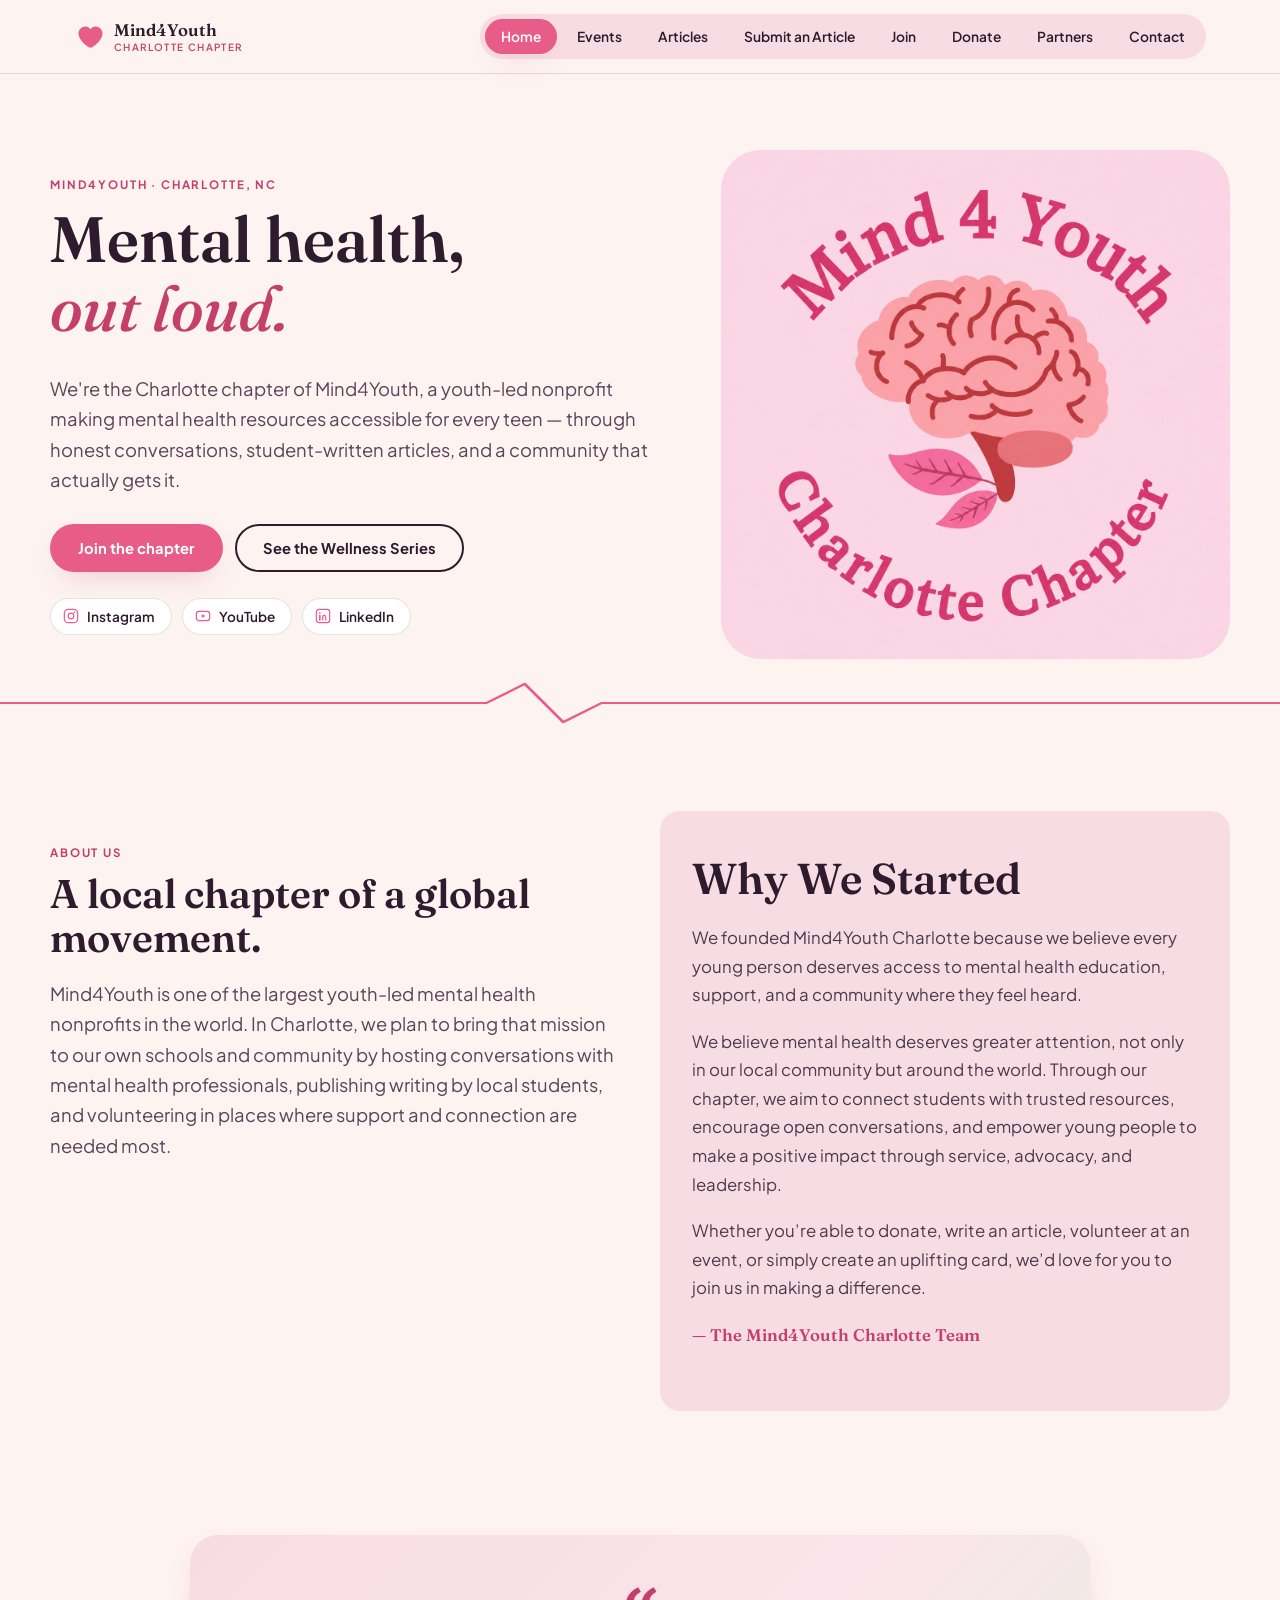
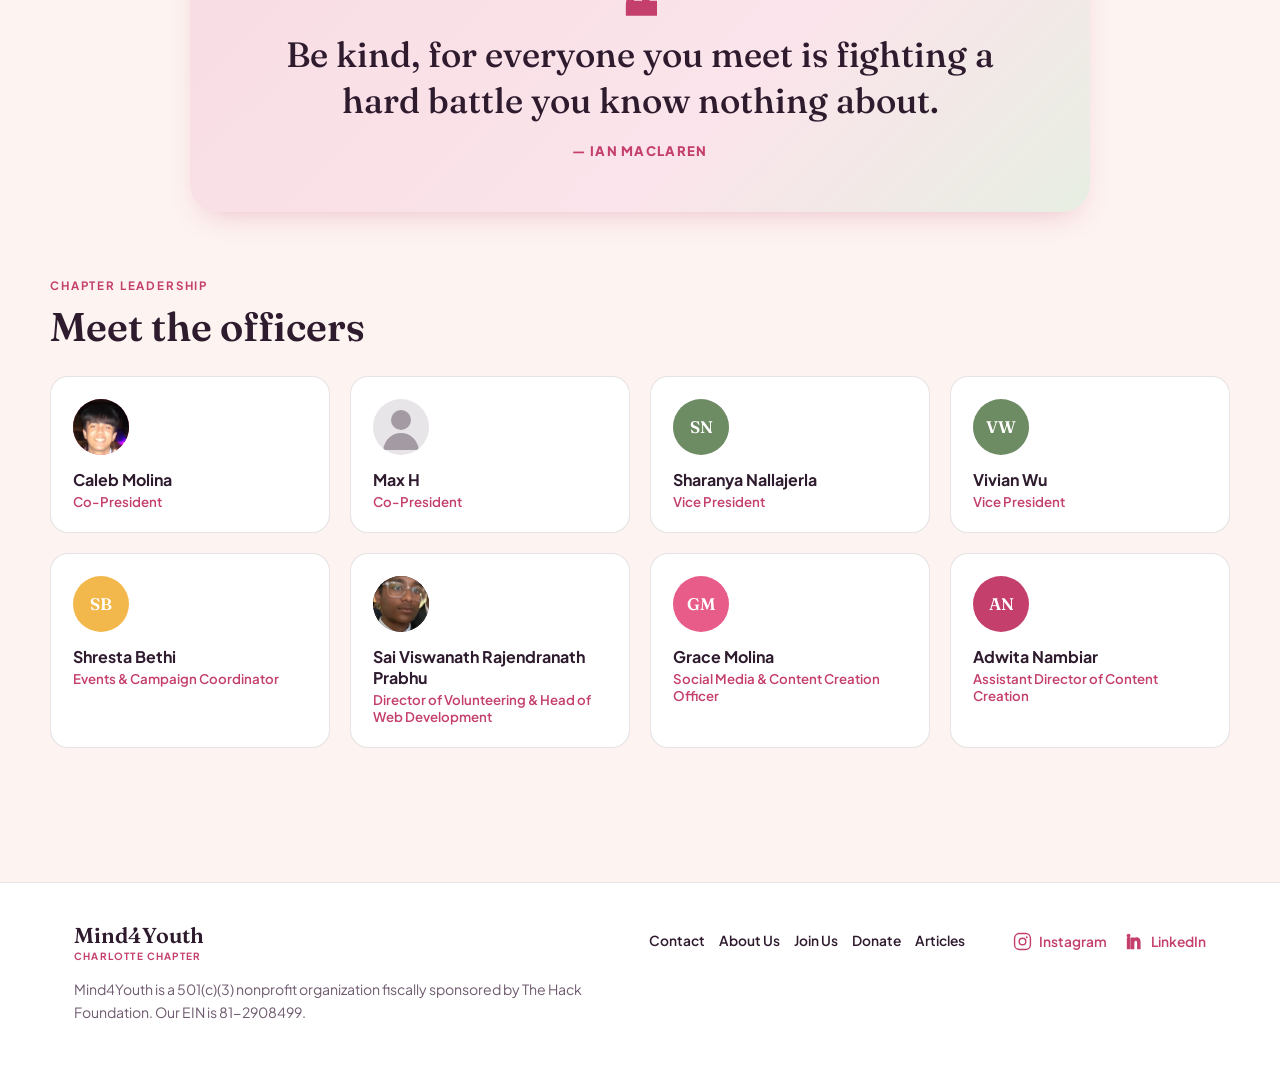
==== index.html @ 6f96d8af "Add files via upload" ====
<!DOCTYPE html>
<html lang="en">
<head>
<meta charset="UTF-8">
<meta name="viewport" content="width=device-width, initial-scale=1.0">
<title>Mind4Youth — Charlotte Chapter</title>
<link rel="preconnect" href="https://fonts.googleapis.com">
<link rel="preconnect" href="https://fonts.gstatic.com" crossorigin>
<link href="https://fonts.googleapis.com/css2?family=Fraunces:ital,opsz,wght@0,9..144,300;0,9..144,500;0,9..144,600;0,9..144,700;1,9..144,500;1,9..144,600&family=Plus+Jakarta+Sans:wght@400;500;600;700;800&display=swap" rel="stylesheet">
<link rel="stylesheet" href="css/styles.css">
</head>
<body>

<header class="topbar">
  <div class="topbar-inner">
    <a href="index.html" class="brand">
      <svg width="30" height="30" viewBox="0 0 30 30" fill="none"><path d="M15 25.5s-10.5-6.4-10.5-13.9C4.5 7.4 7.8 4.5 11.3 4.5c2.3 0 4.2 1.2 5.2 3 1-1.8 2.9-3 5.2-3 3.5 0 6.8 2.9 6.8 7.1 0 7.5-10.5 13.9-10.5 13.9z" fill="#E85C8A"/></svg>
      <span>Mind4Youth<span class="sub">Charlotte Chapter</span></span>
    </a>
    <button class="nav-toggle" id="navToggle" aria-label="Toggle menu" aria-expanded="false">
      <svg width="20" height="20" viewBox="0 0 20 20" fill="none"><path d="M2 5h16M2 10h16M2 15h16" stroke="#2E1B2E" stroke-width="1.8" stroke-linecap="round"/></svg>
    </button>
    <nav class="pillnav" id="pillnav">
      <a href="index.html" class="active">Home</a>
      <a href="events.html">Events</a>
      <a href="articles.html">Articles</a>
      <a href="submit.html">Submit an Article</a>
      <a href="join.html">Join</a>
      <a href="donate.html">Donate</a>
      <a href="partners.html">Partners</a>
      <a href="contact.html">Contact</a>
    </nav>
  </div>
</header>

<main>
<section class="page active" id="page-home">
<div class="hero wrap">
    <div class="hero-grid">
      <div>
        <p class="eyebrow">Mind4Youth · Charlotte, NC</p>
        <h1>Mental health,<br><em>out loud.</em></h1>
        <p class="lede">We're the Charlotte chapter of Mind4Youth, a youth-led nonprofit making mental health resources accessible for every teen — through honest conversations, student-written articles, and a community that actually gets it.</p>
        <div class="hero-actions">
          <a class="btn btn-primary" href="join.html">Join the chapter</a>
          <a class="btn btn-ghost" href="events.html">See the Wellness Series</a>
        </div>
        <div class="social-row">
          <a class="social-chip" href="https://www.instagram.com/mind4youth.charlottenc/" target="_blank" rel="noopener">
            <svg width="16" height="16" viewBox="0 0 24 24" fill="none"><rect x="2" y="2" width="20" height="20" rx="6" stroke="#E85C8A" stroke-width="1.8"/><circle cx="12" cy="12" r="4.2" stroke="#E85C8A" stroke-width="1.8"/><circle cx="17.4" cy="6.6" r="1.2" fill="#E85C8A"/></svg>
            Instagram
          </a>
          <a class="social-chip" href="https://www.youtube.com/@Mind4YouthCharlotte" target="_blank" rel="noopener">
            <svg width="16" height="16" viewBox="0 0 24 24" fill="none"><rect x="2" y="5" width="20" height="14" rx="4" stroke="#E85C8A" stroke-width="1.8"/><path d="M10 9.5l6 2.5-6 2.5v-5z" fill="#E85C8A"/></svg>
            YouTube
          </a>
          <a class="social-chip" href="https://www.linkedin.com/company/mind4youth-charlotte-chapter/" target="_blank" rel="noopener">
            <svg width="16" height="16" viewBox="0 0 24 24" fill="none"><rect x="2" y="2" width="20" height="20" rx="4" stroke="#E85C8A" stroke-width="1.8"/><circle cx="7.2" cy="7.5" r="1.3" fill="#E85C8A"/><path d="M7.2 11v7M11.5 18v-4.2c0-1.6 1-2.6 2.4-2.6s2.1 1 2.1 2.6V18" stroke="#E85C8A" stroke-width="1.8" stroke-linecap="round"/><path d="M7.2 11v7" stroke="#E85C8A" stroke-width="1.8" stroke-linecap="round"/></svg>
            LinkedIn
          </a>
        </div>
      </div>
      <div class="hero-art">
        <img src="assets/mind4youth-charlotte-logo.png" alt="Mind4Youth Charlotte Chapter logo">
      </div>
    </div>
  </div>

  <div class="pulse-divider" data-pulse><svg viewBox="0 0 1000 60" preserveAspectRatio="none"><path class="pulse-path" d="M0 30 H380 L410 8 L440 52 L470 30 H1000"/></svg></div>

  <div class="block wrap" id="about">
    <div class="grid-2" style="align-items:start; gap:40px;">
      <div class="about-intro">
        <p class="eyebrow">About us</p>
        <h2>A local chapter of a global movement.</h2>
        <p class="lede">Mind4Youth is one of the largest youth-led mental health nonprofits in the world. In Charlotte, we plan to bring that mission to our own schools and community by hosting conversations with mental health professionals, publishing writing by local students, and volunteering in places where support and connection are needed most.</p>
      </div>
      <div class="about-card card why-started">
        <h3>Why We Started</h3>
        <p>We founded Mind4Youth Charlotte because we believe every young person deserves access to mental health education, support, and a community where they feel heard.</p>
        <p>We believe mental health deserves greater attention, not only in our local community but around the world. Through our chapter, we aim to connect students with trusted resources, encourage open conversations, and empower young people to make a positive impact through service, advocacy, and leadership.</p>
        <p>Whether you’re able to donate, write an article, volunteer at an event, or simply create an uplifting card, we’d love for you to join us in making a difference.</p>
        <p class="why-started-signature">— The Mind4Youth Charlotte Team</p>
      </div>
    </div>
  </div>

  <section class="quote-section wrap" aria-label="Mind4Youth reflection">
    <blockquote class="kindness-quote">
      <svg aria-hidden="true" viewBox="0 0 48 40" fill="none"><path d="M4 40V25.7C4 13.8 10.4 5.2 21.4 0l3.8 6.3c-6.4 3.5-9.7 7.7-9.8 12.7h10.9V40H4Zm22 0V25.7C26 13.8 32.4 5.2 43.4 0l3.8 6.3c-6.4 3.5-9.7 7.7-9.8 12.7h10.9V40H26Z" fill="currentColor"/></svg>
      <p>Be kind, for everyone you meet is fighting a hard battle you know nothing about.</p>
      <cite>— Ian Maclaren</cite>
    </blockquote>
  </section>

  <div class="block wrap" id="team">
    <p class="eyebrow">Chapter leadership</p>
    <h2 style="margin-bottom:28px;">Meet the officers</h2>
    <div class="grid-4" id="officerGrid"></div>
  </div>
</section>
</main>

<footer class="site-footer">
  <div class="wrap footer-grid">
    <div class="footer-about"><a class="footer-brand" href="index.html">Mind4Youth <span>Charlotte Chapter</span></a><p>Mind4Youth is a 501(c)(3) nonprofit organization fiscally sponsored by The Hack Foundation. Our EIN is 81-2908499.</p></div>
    <div class="footer-links"><a href="contact.html">Contact</a><a href="index.html#about">About Us</a><a href="join.html">Join Us</a><a href="donate.html">Donate</a><a href="articles.html">Articles</a></div>
    <div class="footer-social"><a href="https://www.instagram.com/mind4youth.charlottenc/" target="_blank" rel="noopener"><svg aria-hidden="true" viewBox="0 0 24 24" fill="none"><rect x="2" y="2" width="20" height="20" rx="6"/><circle cx="12" cy="12" r="4.2"/><circle cx="17.4" cy="6.6" r="1.2" fill="currentColor" stroke="none"/></svg>Instagram</a><a href="https://www.linkedin.com/company/mind4youth-charlotte-chapter/" target="_blank" rel="noopener"><svg aria-hidden="true" viewBox="0 0 24 24" fill="currentColor"><path d="M4.5 3A1.5 1.5 0 1 0 4.5 6a1.5 1.5 0 0 0 0-3ZM3.2 8h2.6v13H3.2zM8 8h2.5v1.8h.1c.5-1.1 1.8-2.2 3.8-2.2 2.8 0 4.4 1.8 4.4 5.2V21h-2.6v-7.8c0-2-.8-3.2-2.4-3.2-1.8 0-2.9 1.2-2.9 3.5V21H8z"/></svg>LinkedIn</a></div>
  </div>
</footer>

<script src="js/script.js" defer></script>
</body>
</html>
---- css/styles.css ----
:root{
    --pink:#E85C8A;
    --pink-deep:#C43F6C;
    --pink-pale:#FBE4EB;
    --plum:#2E1B2E;
    --cream:#FDF3F0;
    --rose:#F8DCE3;
    --sage:#6E8C64;
    --sage-pale:#E7EEE2;
    --gold:#F2B84B;
    --white:#FFFFFF;
    --line:rgba(46,27,46,0.12);
    --shadow: 0 12px 30px -14px rgba(196,63,108,0.35);
    --radius: 20px;
    --serif: 'Fraunces', serif;
    --sans: 'Plus Jakarta Sans', sans-serif;
  }
  *{box-sizing:border-box;}
  html{scroll-behavior:smooth;}
  @media (prefers-reduced-motion: reduce){
    html{scroll-behavior:auto;}
    *{animation-duration:0.001ms !important; animation-iteration-count:1 !important; transition-duration:0.001ms !important;}
  }
  body{
    margin:0;
    font-family:var(--sans);
    color:var(--plum);
    background:var(--cream);
    -webkit-font-smoothing:antialiased;
  }
  a{color:inherit;}
  img{max-width:100%;display:block;}
  button{font-family:inherit;}

  .visually-hidden{
    position:absolute; width:1px; height:1px; padding:0; margin:-1px;
    overflow:hidden; clip:rect(0,0,0,0); white-space:nowrap; border:0;
  }

  /* ---------- Focus ---------- */
  a:focus-visible, button:focus-visible, input:focus-visible, textarea:focus-visible, select:focus-visible{
    outline:3px solid var(--gold);
    outline-offset:2px;
    border-radius:6px;
  }

  /* ---------- Top bar ---------- */
  header.topbar{
    position:sticky; top:0; z-index:50;
    background:rgba(253,243,240,0.88);
    backdrop-filter:blur(10px);
    border-bottom:1px solid var(--line);
  }
  .topbar-inner{
    max-width:1180px; margin:0 auto;
    display:flex; align-items:center; justify-content:space-between;
    padding:14px 24px;
    gap:16px;
  }
  .brand{
    display:flex; align-items:center; gap:10px;
    text-decoration:none;
    font-family:var(--serif); font-weight:600; font-size:1.05rem;
    color:var(--plum);
  }
  .brand svg{flex-shrink:0;}
  .brand .sub{
    display:block; font-family:var(--sans); font-weight:600;
    font-size:0.62rem; letter-spacing:0.14em; text-transform:uppercase;
    color:var(--pink-deep); margin-top:1px;
  }
  nav.pillnav{
    display:flex; gap:4px; background:var(--rose);
    padding:5px; border-radius:999px; flex-wrap:wrap;
  }
  nav.pillnav a{
    border:none; background:transparent; cursor:pointer;
    padding:9px 16px; border-radius:999px;
    font-size:0.86rem; font-weight:600; color:var(--plum);
    transition:background .18s ease, color .18s ease;
    white-space:nowrap;
    text-decoration:none; display:inline-block;
  }
  nav.pillnav a:hover{background:rgba(255,255,255,0.6);}
  nav.pillnav a.active{background:var(--pink); color:#fff; box-shadow:var(--shadow);}
  .nav-toggle{
    display:none; border:none; background:var(--rose); border-radius:12px;
    width:42px; height:42px; cursor:pointer; align-items:center; justify-content:center;
  }

  @media (max-width:880px){
    nav.pillnav{
      display:none; position:absolute; top:64px; left:16px; right:16px;
      flex-direction:column; background:var(--white); box-shadow:var(--shadow);
      border-radius:16px; padding:10px;
    }
    nav.pillnav.open{display:flex;}
    nav.pillnav button{text-align:left;}
    .nav-toggle{display:flex;}
  }

  /* ---------- Layout helpers ---------- */
  .wrap{max-width:1180px; margin:0 auto; padding:0 24px;}
  section.page{display:none;}
  section.page.active{display:block;}
  .eyebrow{
    font-size:0.72rem; font-weight:700; letter-spacing:0.16em; text-transform:uppercase;
    color:var(--pink-deep); margin:0 0 10px;
  }
  h1,h2,h3{font-family:var(--serif); margin:0 0 0.5em; line-height:1.08; font-weight:600;}
  h1{font-size:clamp(2.4rem,5vw,4rem); font-weight:600;}
  h2{font-size:clamp(1.7rem,3.2vw,2.5rem);}
  h3{font-size:1.25rem;}
  p{line-height:1.65; color:#4B3A4B;}
  .lede{font-size:1.15rem; color:#5A445A; max-width:60ch;}

  .btn{
    display:inline-flex; align-items:center; gap:8px;
    padding:13px 26px; border-radius:999px; font-weight:700; font-size:0.92rem;
    text-decoration:none; border:2px solid transparent; cursor:pointer;
    transition:transform .15s ease, box-shadow .15s ease, background .15s ease;
  }
  .btn-primary{background:var(--pink); color:#fff; box-shadow:var(--shadow);}
  .btn-primary:hover{background:var(--pink-deep); transform:translateY(-2px);}
  .btn-ghost{background:transparent; border-color:var(--plum); color:var(--plum);}
  .btn-ghost:hover{background:var(--plum); color:#fff;}

  /* ---------- Heartbeat divider (signature element) ---------- */
  .pulse-divider{width:100%; height:52px; margin:8px 0 0; overflow:hidden;}
  .pulse-divider svg{width:100%; height:100%; display:block;}
  .pulse-path{
    fill:none; stroke:var(--pink); stroke-width:2.5; stroke-linecap:round; stroke-linejoin:round;
    stroke-dasharray:1400; stroke-dashoffset:1400;
    transition:stroke-dashoffset 1.4s ease;
  }
  .pulse-divider.in-view .pulse-path{stroke-dashoffset:0;}

  .quote-section{padding-top:42px;}
  .kindness-quote{
    max-width:900px; margin:0 auto; padding:clamp(28px,5vw,52px); border-radius:28px;
    background:linear-gradient(135deg,var(--rose),var(--pink-pale) 60%,var(--sage-pale)); text-align:center;
    box-shadow:var(--shadow);
  }
  .kindness-quote svg{width:34px; height:29px; color:var(--pink-deep); margin-bottom:12px;}
  .kindness-quote p{max-width:720px; margin:0 auto 15px; font-family:var(--serif); font-size:clamp(1.45rem,3vw,2.2rem); font-weight:500; line-height:1.3; color:var(--plum);}
  .kindness-quote cite{font-size:.82rem; font-style:normal; font-weight:800; letter-spacing:.1em; text-transform:uppercase; color:var(--pink-deep);}

  /* ---------- Hero ---------- */
  .hero{padding:76px 0 10px;}
  .hero-grid{
    display:grid; grid-template-columns:1.1fr 0.9fr; gap:48px; align-items:center;
  }
  @media (max-width:880px){.hero-grid{grid-template-columns:1fr;}}
  .hero h1 em{
    font-style:italic; color:var(--pink-deep); font-weight:500;
  }
  .hero-actions{display:flex; gap:12px; flex-wrap:wrap; margin-top:28px;}
  .hero-art{
    aspect-ratio:1/1; border-radius:40px;
    display:flex; align-items:center; justify-content:center; position:relative; overflow:hidden;
  }
  .hero-art img{width:100%; height:100%; object-fit:cover;}

  .social-row{display:flex; gap:10px; margin-top:26px; flex-wrap:wrap;}
  .social-chip{
    display:flex; align-items:center; gap:8px; padding:9px 16px 9px 12px;
    background:var(--white); border:1.5px solid var(--line); border-radius:999px;
    text-decoration:none; font-weight:600; font-size:0.85rem; color:var(--plum);
    transition:border-color .15s ease, transform .15s ease;
  }
  .social-chip:hover{border-color:var(--pink); transform:translateY(-1px);}

  /* ---------- Sections generic ---------- */
  .block{padding:64px 0;}
  .block-tight{padding:44px 0;}
  .card{
    background:var(--white); border-radius:var(--radius); padding:28px;
    border:1px solid var(--line);
  }
  .grid-2{display:grid; grid-template-columns:1fr 1fr; gap:24px;}
  .grid-3{display:grid; grid-template-columns:repeat(3,1fr); gap:20px;}
  .grid-4{display:grid; grid-template-columns:repeat(4,1fr); gap:20px;}
  @media (max-width:880px){
    .grid-2{grid-template-columns:1fr;}
    .grid-3{grid-template-columns:1fr 1fr;}
    .grid-4{grid-template-columns:1fr 1fr;}
  }
  @media (max-width:560px){
    .grid-3{grid-template-columns:1fr;}
    .grid-4{grid-template-columns:1fr;}
  }

  /* About */
  #about{padding:82px 0;}
  .about-intro{padding-top:32px;}
  .about-card{background:var(--rose); border:none;}
  .why-started{min-height:600px; padding:32px; display:flex; flex-direction:column; justify-content:center;}
  .why-started h3{margin-bottom:22px; font-size:clamp(2.2rem,3.4vw,2.7rem);}
  .why-started p:not(.eyebrow){margin:0 0 18px; font-size:1.05rem; line-height:1.7;}
  .why-started .why-started-signature{margin:22px 0 0; font-family:var(--serif); font-size:1.12rem; font-weight:600; color:var(--pink-deep);}
  @media (max-width:880px){.about-intro{padding-top:0;}.why-started{min-height:0;}}
  .pillar{
    display:flex; gap:14px; padding:16px 0; border-top:1px solid var(--line);
  }
  .pillar:first-child{border-top:none;}
  .pillar .mark{
    font-family:var(--serif); font-weight:600; color:var(--pink-deep); font-size:1.1rem; flex-shrink:0; width:28px;
  }

  /* Officers */
  .officer{
    background:var(--white); border:1px solid var(--line); border-radius:18px;
    padding:22px; text-align:left;
  }
  .avatar{
    width:56px; height:56px; border-radius:50%; display:flex; align-items:center; justify-content:center;
    font-family:var(--serif); font-weight:600; color:#fff; font-size:1.05rem; margin-bottom:14px; overflow:hidden;
  }
  .avatar img{width:100%; height:100%; object-fit:cover; object-position:center 35%;}
  .avatar.default-avatar{background:#E8E5E8 !important;}
  .avatar.default-avatar svg{width:100%; height:100%;}
  .officer h4{margin:0 0 3px; font-size:1rem; font-weight:700;}
  .officer .role{color:var(--pink-deep); font-size:0.83rem; font-weight:600;}

  /* Wellness / Events */
  .wellness-card{
    background:var(--plum); color:#fff; border-radius:28px; padding:40px;
    display:grid; grid-template-columns:1fr 1fr; gap:36px; align-items:stretch;
  }
  @media (max-width:880px){.wellness-card{grid-template-columns:1fr; padding:26px;}}
  .wellness-card-copy{
    display:flex; flex-direction:column; justify-content:center; height:100%;
  }
  .wellness-card-copy .wellness-card-btn{margin-top:32px; align-self:flex-start;}
  @media (max-width:880px){.wellness-card-copy .wellness-card-btn{margin-top:24px;}}
  .wellness-card p{color:rgba(255,255,255,0.78);}
  .tag{
    display:inline-block; background:rgba(255,255,255,0.12); color:#fff;
    padding:6px 14px; border-radius:999px; font-size:0.75rem; font-weight:700;
    letter-spacing:0.04em; margin-bottom:14px;
  }
  .wellness-episode-tag{
    font-size:1.35rem; padding:10px 20px; margin-bottom:18px;
    letter-spacing:0.02em; line-height:1.3;
  }
  .video-frame{
    position:relative; width:100%; aspect-ratio:16/9; border-radius:16px; overflow:hidden;
    box-shadow:0 20px 40px -12px rgba(0,0,0,0.5);
  }
  .video-frame iframe{width:100%; height:100%; border:0; display:block;}
  .video-play{
    position:absolute; inset:0; width:100%; height:100%; padding:0; border:0;
    background:#000; cursor:pointer;
  }
  .video-play img{width:100%; height:100%; object-fit:cover; display:block; opacity:0.92;}
  .video-play::after{
    content:""; position:absolute; inset:0; margin:auto; width:68px; height:48px;
    background:url("data:image/svg+xml,%3Csvg xmlns='http://www.w3.org/2000/svg' viewBox='0 0 68 48'%3E%3Cpath fill='%23f00' d='M66.5 7.7a8.5 8.5 0 0 0-6-6C55.9 0 34 0 34 0S12.1 0 7.5 1.7a8.5 8.5 0 0 0-6 6C0 12.3 0 24 0 24s0 11.7 1.5 16.3a8.5 8.5 0 0 0 6 6C12.1 48 34 48 34 48s21.9 0 26.5-1.7a8.5 8.5 0 0 0 6-6C68 35.7 68 24 68 24s0-11.7-1.5-16.3z'/%3E%3Cpath fill='%23fff' d='M27 34V14l18 10-18 10z'/%3E%3C/svg%3E") center/contain no-repeat;
  }

  .event-placeholder{
    border:2px dashed var(--line); border-radius:20px; padding:36px; text-align:center; color:#7a637a;
  }

  /* Articles */
  .article-card{border:1px solid var(--line); border-radius:18px; padding:22px; background:var(--white);}
  .article-card .tag-sm{
    font-size:0.7rem; font-weight:700; text-transform:uppercase; letter-spacing:0.08em;
    color:var(--sage); background:var(--sage-pale); padding:4px 10px; border-radius:999px; display:inline-block; margin-bottom:12px;
  }
  .sample-flag{
    font-size:0.75rem; color:#8a748a; font-style:italic; margin-top:10px;
  }
  .articles-coming-soon{
    display:grid; grid-template-columns:minmax(0,1.25fr) minmax(220px,.75fr); gap:36px; align-items:center;
    padding:clamp(28px,5vw,56px); border:1px solid var(--line); border-radius:28px;
    background:linear-gradient(135deg,var(--white) 0%,var(--rose) 100%); box-shadow:var(--shadow);
  }
  .articles-coming-soon h2{max-width:620px; margin:14px 0;}
  .articles-coming-soon .lede{margin:0 0 26px;}
  .coming-soon-tag{display:inline-block; padding:7px 12px; border-radius:999px; background:var(--sage-pale); color:#3d5236; font-size:.75rem; font-weight:800; letter-spacing:.1em; text-transform:uppercase;}
  .articles-coming-soon-art{width:min(100%,260px); aspect-ratio:1; justify-self:center; display:grid; place-items:center; border-radius:50%; background:rgba(255,255,255,.58); box-shadow:inset 0 0 0 14px rgba(232,92,138,.12);}
  .articles-coming-soon-art svg{width:68%; height:68%;}
  @media (max-width:700px){.articles-coming-soon{grid-template-columns:1fr;}.articles-coming-soon-art{width:180px; grid-row:1;}}

  /* Guidelines */
  .guideline-item{display:flex; gap:12px; align-items:flex-start; padding:14px 0; border-top:1px solid var(--line);}
  .guideline-item:first-child{border-top:none;}
  .guideline-item svg{flex-shrink:0; margin-top:3px;}

  /* Forms */
  form{display:grid; gap:16px;}
  .field label{display:block; font-weight:700; font-size:0.85rem; margin-bottom:6px;}
  .field .hint{font-size:0.78rem; color:#8a748a; margin-top:4px;}
  input[type=text], input[type=email], input[type=tel], input[type=number], input[type=date], textarea, select{
    width:100%; padding:12px 14px; border-radius:12px; border:1.5px solid var(--line);
    font-family:inherit; font-size:0.95rem; background:var(--white); color:var(--plum);
  }
  textarea{resize:vertical; min-height:110px;}
  fieldset{border:none; padding:0; margin:0;}
  legend{font-weight:700; font-size:0.85rem; margin-bottom:8px; padding:0;}
  .check-grid{display:grid; grid-template-columns:1fr 1fr; gap:8px;}
  .check-row{display:flex; align-items:center; gap:8px; font-size:0.9rem;}
  .check-row input{width:auto;}
  .form-shell{background:var(--white); border-radius:24px; border:1px solid var(--line); padding:32px;}
  .confirm{
    display:none; background:var(--sage-pale); border:1px solid var(--sage); color:#3d5236;
    padding:16px 18px; border-radius:14px; font-weight:600; font-size:0.9rem; margin-top:4px;
  }
  .confirm.show{display:block;}
  .confirm-error{background:#FBE4E4; border-color:#D9534F; color:#7A2E2A;}

  /* Donate */
  .donate-hero{display:grid; grid-template-columns:minmax(0,1.2fr) minmax(260px,.8fr); gap:44px; align-items:center; padding:clamp(30px,6vw,72px); border-radius:32px; background:linear-gradient(135deg,var(--rose),var(--pink-pale) 62%,var(--sage-pale)); overflow:hidden;}
  .donate-copy h1{max-width:660px; margin-bottom:18px;}
  .donate-copy h1 em{font-style:italic; color:var(--pink-deep); font-weight:500;}
  .donate-copy .lede{margin:0 0 26px;}
  .donate-note{margin:13px 0 0; font-size:.82rem; color:#6f5b6f;}
  .donate-art{width:100%; justify-self:center; aspect-ratio:4/3; border-radius:24px; overflow:hidden; box-shadow:0 18px 36px -18px rgba(46,27,46,.45);}
  .donate-art img{width:100%; height:100%; object-fit:cover; object-position:center;}
  .donate-points{display:grid; grid-template-columns:repeat(3,1fr); gap:18px; margin-top:22px;}
  .donate-points div{padding:22px; background:var(--white); border:1px solid var(--line); border-radius:18px;}
  .donate-points strong{display:block; color:var(--pink-deep); margin-bottom:7px; font-family:var(--serif); font-size:1.1rem;}
  .donate-points span{font-size:.86rem; line-height:1.55; color:#5A445A;}
  @media (max-width:880px){.donate-hero{grid-template-columns:1fr;}.donate-art{width:220px; grid-row:1;}.donate-points{grid-template-columns:1fr;}}

  /* Action cards (image + link, e.g. Join page) */
  .action-card{
    background:var(--white); border:1px solid var(--line); border-radius:24px;
    padding:28px; display:flex; flex-direction:column; gap:14px;
  }
  .action-art{
    width:100%; aspect-ratio:10/7; border-radius:16px; overflow:hidden;
  }
  .action-card h3{margin:0;}
  .action-card p{margin:0; font-size:0.95rem;}
  .action-card .btn{align-self:flex-start; margin-top:6px;}

  /* Contact */
  .contact-row{display:flex; align-items:center; gap:12px; padding:14px 0; border-top:1px solid var(--line);}
  .contact-row:first-child{border-top:none;}
  .contact-row .ic{
    width:38px; height:38px; border-radius:10px; background:var(--rose); display:flex; align-items:center; justify-content:center; flex-shrink:0;
  }

  .site-footer{
    margin-top:70px; padding:42px 0; background:var(--white); border-top:1px solid var(--line);
  }
  .footer-grid{display:grid; grid-template-columns:minmax(0,1.5fr) auto auto; gap:48px; align-items:start;}
  .footer-brand{display:inline-flex; flex-direction:column; font-family:var(--serif); font-size:1.35rem; font-weight:600; line-height:1; color:var(--plum); text-decoration:none;}
  .footer-brand span{margin-top:5px; font-family:var(--sans); font-size:0.62rem; font-weight:700; letter-spacing:.12em; text-transform:uppercase; color:var(--pink-deep);}
  .footer-about p{max-width:560px; margin:16px 0 0; font-size:.88rem; color:#6f5b6f;}
  .footer-links,.footer-social{display:flex; flex-wrap:wrap; gap:14px; align-items:center; padding-top:7px;}
  .footer-links a,.footer-social a{color:var(--plum); text-decoration:none; font-size:.86rem; font-weight:600;}
  .footer-links a:hover,.footer-social a:hover{color:var(--pink-deep);}
  .footer-social{gap:18px;}
  .footer-social a{display:inline-flex; align-items:center; gap:7px; color:var(--pink-deep);}
  .footer-social svg{width:19px; height:19px; stroke:currentColor; stroke-width:1.8;}
  @media (max-width:880px){.footer-grid{grid-template-columns:1fr; gap:20px;}.footer-links,.footer-social{padding-top:0;}}

  /* ---------- Partners & sponsors ---------- */
  .partners-hero{min-height:430px; padding-top:clamp(56px,8vw,100px); padding-bottom:58px; display:grid; grid-template-columns:minmax(0,1.1fr) minmax(280px,.9fr); gap:50px; align-items:center;}
  .partners-hero-copy h1{margin-bottom:18px;}
  .partners-hero-copy h1 em{font-style:italic; color:var(--pink-deep); font-weight:500;}
  .partners-hero-copy .lede{margin:0;}
  .partners-hero-art{width:min(100%,390px); justify-self:center; aspect-ratio:1; position:relative; display:grid; place-items:center; border-radius:50%; background:radial-gradient(circle at 30% 28%,#fff 0 7%,transparent 7.5%),linear-gradient(145deg,var(--pink-pale),var(--rose) 58%,var(--sage-pale)); overflow:hidden; box-shadow:0 26px 55px -30px rgba(46,27,46,.42);}
  .partners-hero-art svg{width:52%; position:relative; z-index:2; filter:drop-shadow(0 10px 12px rgba(196,63,108,.22));}
  .hero-orbit{position:absolute; inset:9%; border:1.5px solid rgba(196,63,108,.24); border-radius:50%;}
  .orbit-two{inset:22% -12%; transform:rotate(-28deg); border-color:rgba(110,140,100,.35);}
  .community-dot{position:absolute; width:16px; height:16px; border-radius:50%; background:var(--gold); z-index:2; box-shadow:0 0 0 6px rgba(255,255,255,.45);}
  .dot-one{top:22%; right:18%;}.dot-two{bottom:19%; left:16%; background:var(--sage);}.dot-three{bottom:13%; right:29%; width:10px; height:10px; background:var(--pink-deep);}
  .partners-section .lede{margin-bottom:32px;}
  .partner-grid{display:grid; grid-template-columns:repeat(2,minmax(0,1fr)); gap:22px;}
  .partner-card{min-height:302px; padding:28px; background:var(--white); border:1px solid var(--line); border-radius:22px; display:flex; flex-direction:column; align-items:flex-start; transition:transform .2s ease, box-shadow .2s ease, border-color .2s ease;}
  .partner-card:hover{transform:translateY(-5px); border-color:rgba(232,92,138,.55); box-shadow:var(--shadow);}
  .partner-card h3{margin:22px 0 8px;}.partner-card p{margin:0; font-size:.94rem;}
  .partner-logo{height:64px; min-width:150px; padding:0 17px; border-radius:13px; display:inline-flex; align-items:center; justify-content:center;}
  .nami-mark{font-family:var(--sans); letter-spacing:-.07em; font-size:1.72rem; font-weight:800; line-height:.85; color:#fff; background:#2578aa;}
  .nami-mark span{font-size:.45rem; margin-left:5px; letter-spacing:.04em; align-self:flex-end; margin-bottom:17px;}
  .invite-mark{width:64px; min-width:64px; padding:0; color:var(--sage); background:var(--sage-pale);}.invite-mark svg{width:36px;}
  .text-link{margin-top:auto; padding-top:22px; color:var(--pink-deep); font-size:.88rem; font-weight:800; text-decoration:none;}.text-link:hover{text-decoration:underline;}
  .sponsors-band{background:var(--white); border-top:1px solid var(--line); border-bottom:1px solid var(--line);}
  .sponsors-band .lede{margin-bottom:34px;}
  .sponsor-tiers{display:grid; grid-template-columns:repeat(2,minmax(0,1fr)); gap:18px; max-width:780px; margin:0 auto;}
  .sponsor-tier{min-height:245px; padding:24px; border-radius:20px; position:relative; overflow:hidden; border:1px solid var(--line); background:var(--cream); transition:transform .2s ease, box-shadow .2s ease;}
  .sponsor-tier:hover{transform:translateY(-5px); box-shadow:var(--shadow);}.sponsor-tier h3{margin:14px 0 8px; font-size:1.25rem;}.sponsor-tier p{margin:0; font-size:.9rem;}
  .tier-price{display:block; margin:0 0 10px; font-family:var(--serif); font-size:1.65rem; font-weight:600; color:var(--pink-deep); line-height:1;}
  .tier-label{display:inline-block; padding:6px 10px; border-radius:999px; background:rgba(255,255,255,.7); font-size:.67rem; font-weight:800; letter-spacing:.08em; text-transform:uppercase;}.tier-icon{font-size:2.6rem; line-height:1; margin-top:21px;}
  .friend-tier{background:linear-gradient(145deg,#fff7e7,var(--cream));}.friend-tier .tier-icon{color:var(--gold);}.community-tier{background:linear-gradient(145deg,#f5efff,#fcf9ff);}.community-tier .tier-icon{color:#8065a1;}.advocate-tier{background:linear-gradient(145deg,var(--sage-pale),#f7faf5);}.advocate-tier .tier-icon{color:var(--sage);}.champion-tier{background:linear-gradient(145deg,var(--pink-pale),#fff8fa);}.champion-tier .tier-icon{color:var(--pink);}
  .sponsor-note{margin:23px 0 0; font-size:.82rem; color:#7a637a;}
  .partner-cta{display:flex; align-items:center; justify-content:space-between; gap:30px; padding:clamp(28px,5vw,52px); border-radius:28px; background:linear-gradient(135deg,var(--plum),#4b2948); color:var(--white); box-shadow:var(--shadow);}.partner-cta h2{max-width:650px; margin:0 0 14px;}.partner-cta p:not(.eyebrow){max-width:690px; margin:0; color:rgba(255,255,255,.8);}.partner-cta .eyebrow{color:#f5b3c8;}.partner-cta .hero-actions{flex-shrink:0; margin:0;}.partner-cta .btn-ghost{border-color:rgba(255,255,255,.8); color:#fff;}.partner-cta .btn-ghost:hover{background:#fff; color:var(--plum);}
  @media (max-width:880px){.partners-hero{grid-template-columns:1fr; padding-top:58px;}.partners-hero-art{grid-row:1; width:min(100%,290px);}.sponsor-tiers{grid-template-columns:1fr;}.sponsor-tier{min-height:0;}.partner-cta{flex-direction:column; align-items:flex-start;}.partner-cta .hero-actions{margin-top:0;}}
  @media (max-width:560px){.partner-grid{grid-template-columns:1fr;}.partners-hero{padding-bottom:40px;}.partner-card{min-height:0;}.partners-hero-art{width:240px;}.partner-cta{padding:28px;}}
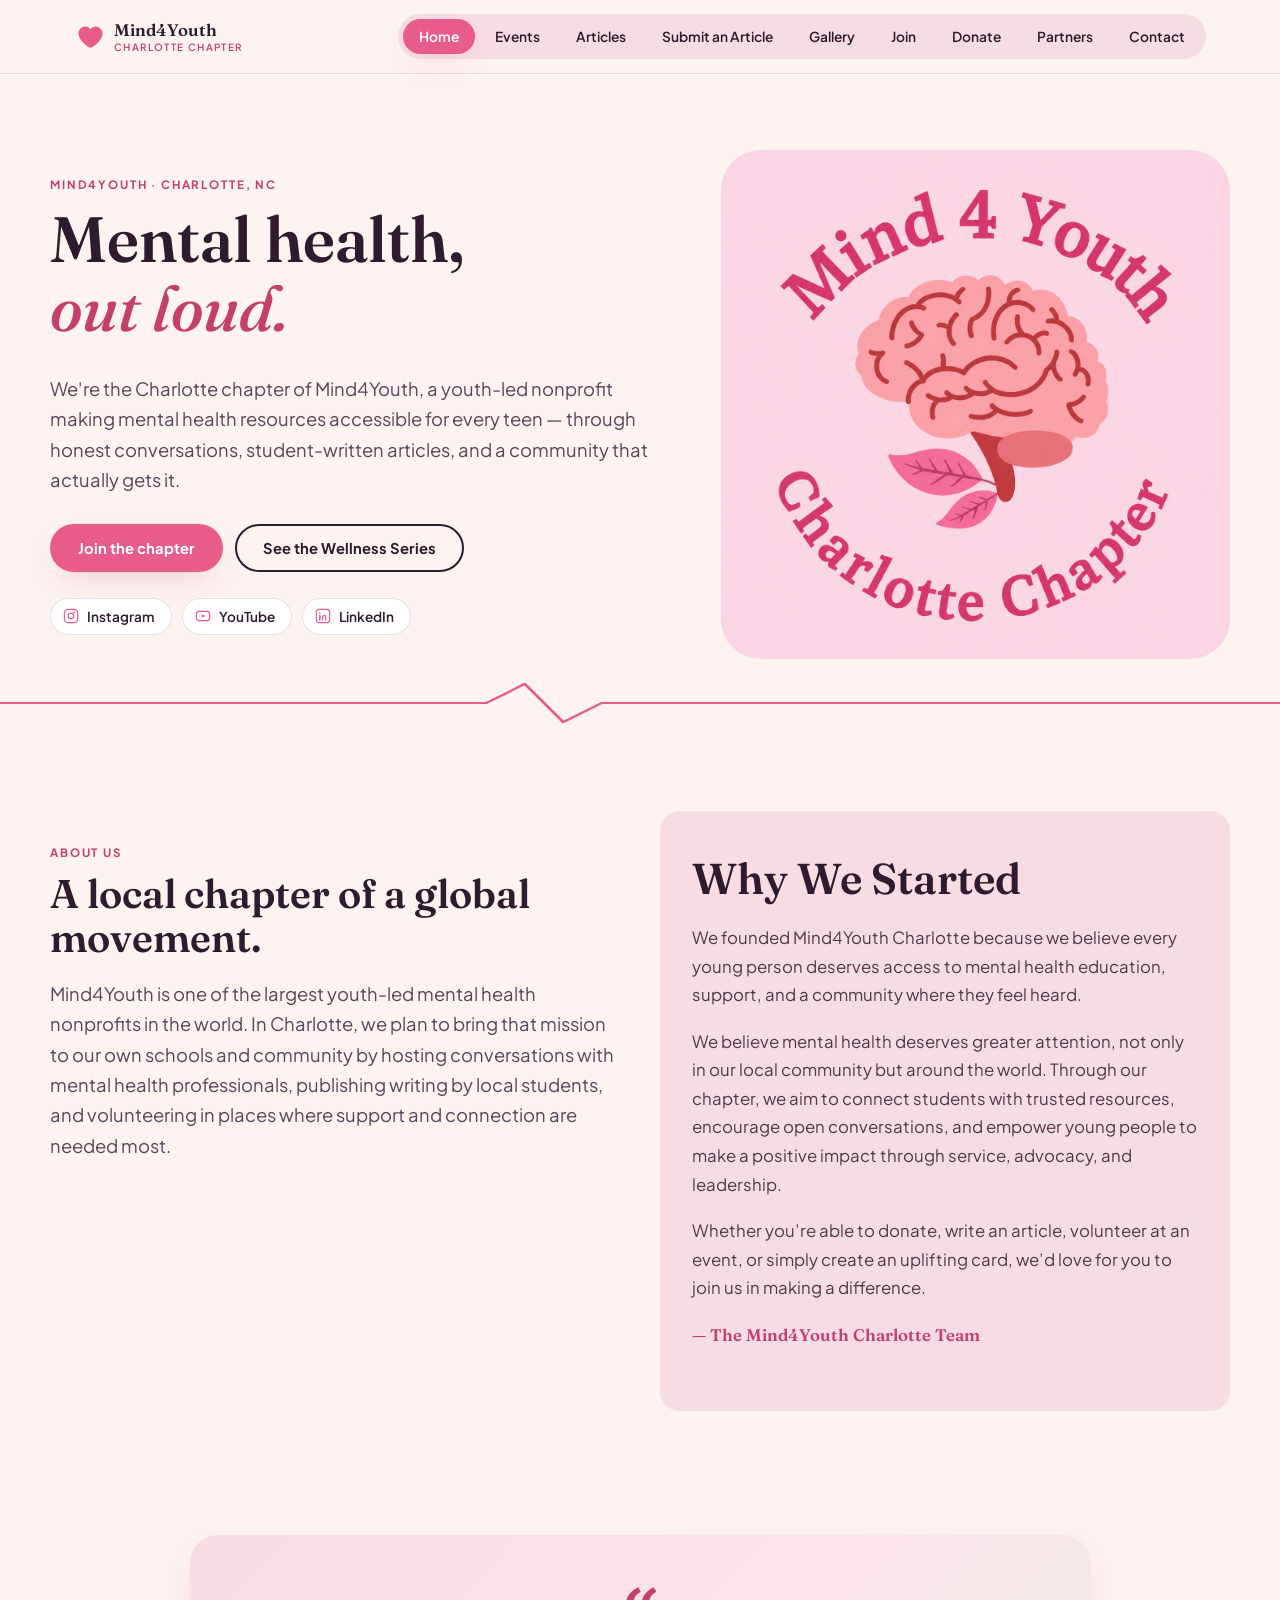
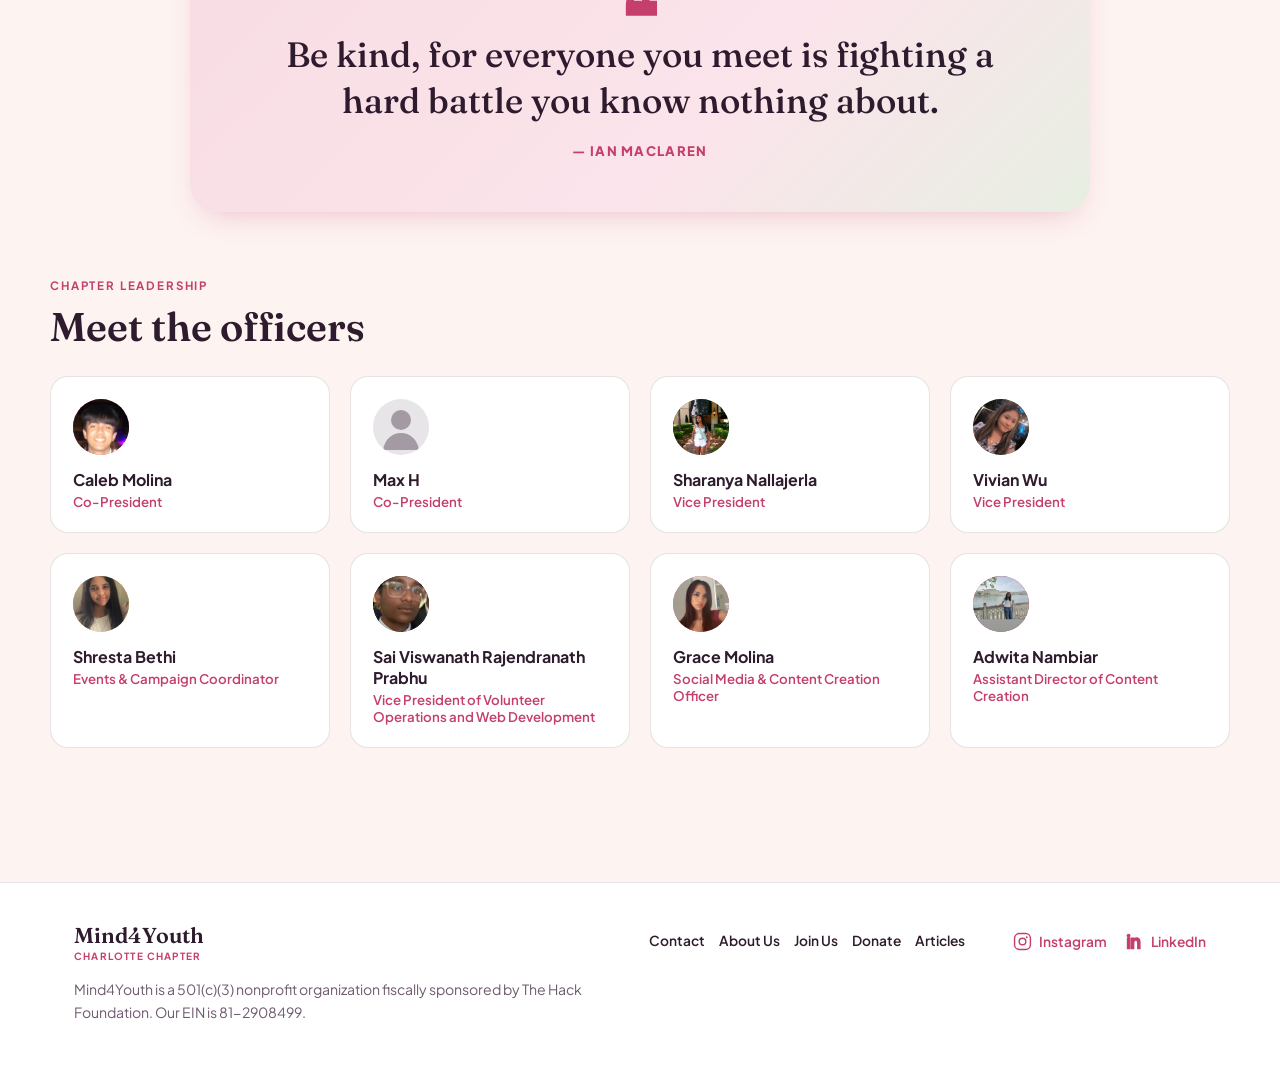
==== commit 9b19e8f8: "gallery" ====
--- a/index.html
+++ b/index.html
@@ -25,6 +25,7 @@
       <a href="events.html">Events</a>
       <a href="articles.html">Articles</a>
       <a href="submit.html">Submit an Article</a>
+      <a href="gallery.html">Gallery</a>
       <a href="join.html">Join</a>
       <a href="donate.html">Donate</a>
       <a href="partners.html">Partners</a>
--- a/css/styles.css
+++ b/css/styles.css
@@ -90,12 +90,12 @@
 
   @media (max-width:880px){
     nav.pillnav{
-      display:none; position:absolute; top:64px; left:16px; right:16px;
+      display:none; position:absolute; top:calc(100% + 8px); left:16px; right:16px;
       flex-direction:column; background:var(--white); box-shadow:var(--shadow);
       border-radius:16px; padding:10px;
     }
     nav.pillnav.open{display:flex;}
-    nav.pillnav button{text-align:left;}
+    nav.pillnav a{text-align:left;}
     .nav-toggle{display:flex;}
   }
 
@@ -186,8 +186,32 @@
     .grid-4{grid-template-columns:1fr 1fr;}
   }
   @media (max-width:560px){
+    .topbar-inner{padding:12px 16px; gap:12px;}
+    .brand{gap:8px; font-size:1rem; min-width:0;}
+    .brand .sub{font-size:0.56rem; letter-spacing:0.1em;}
+    nav.pillnav{left:12px; right:12px;}
+    .wrap{padding:0 16px;}
+    .hero{padding:48px 0 6px;}
+    .block{padding:48px 0;}
+    .block-tight{padding:32px 0;}
+    .card,.form-shell{padding:22px;}
+    .wellness-card{padding:22px; border-radius:22px;}
+    .action-card{padding:22px;}
+    .donate-hero{padding:26px 22px; border-radius:24px; gap:28px;}
+    .donate-art{width:min(100%,220px);}
+    .partner-card{padding:22px;}
+    .partner-cta{padding:24px;}
+    .check-grid{grid-template-columns:1fr;}
+    .hero-actions{margin-top:22px;}
+    .social-row{margin-top:20px;}
     .grid-3{grid-template-columns:1fr;}
     .grid-4{grid-template-columns:1fr;}
+  }
+
+  @media (max-width:360px){
+    .brand .sub{display:none;}
+    .btn{padding:12px 20px;}
+    .social-chip{padding-right:13px;}
   }
 
   /* About */
@@ -284,6 +308,14 @@
   @media (max-width:700px){.articles-coming-soon{grid-template-columns:1fr;}.articles-coming-soon-art{width:180px; grid-row:1;}}
 
   /* Guidelines */
+  .service-hours-callout{display:flex; gap:18px; align-items:center; padding:24px 28px; border:1px solid rgba(232,92,138,.36); border-radius:22px; background:linear-gradient(135deg,var(--pink-pale),#fff8fa 58%,var(--sage-pale)); box-shadow:0 14px 28px -25px rgba(46,27,46,.5);}
+  .service-hours-icon{width:48px; height:48px; flex:0 0 48px; display:grid; place-items:center; border-radius:50%; background:rgba(255,255,255,.8); font-size:1.35rem;}
+  .service-hours-callout h3,.why-contribute h3{margin:0 0 6px; font-size:1.25rem;}
+  .service-hours-callout p,.why-contribute p{margin:0; font-size:.94rem; line-height:1.6;}
+  @media (max-width:560px){.service-hours-callout{align-items:flex-start; padding:22px;}.service-hours-icon{width:42px; height:42px; flex-basis:42px; font-size:1.15rem;}.why-contribute{padding:22px;}}
+  .submission-info{display:grid; gap:20px;}
+  .why-contribute{padding:24px 28px; border-radius:22px; background:var(--pink-pale); border:1px solid rgba(232,92,138,.32);}
+  .why-contribute .authentic-writing{margin-top:14px; padding-top:14px; border-top:1px solid rgba(232,92,138,.28); font-weight:600; color:var(--pink-deep);}
   .guideline-item{display:flex; gap:12px; align-items:flex-start; padding:14px 0; border-top:1px solid var(--line);}
   .guideline-item:first-child{border-top:none;}
   .guideline-item svg{flex-shrink:0; margin-top:3px;}
@@ -292,6 +324,7 @@
   form{display:grid; gap:16px;}
   .field label{display:block; font-weight:700; font-size:0.85rem; margin-bottom:6px;}
   .field .hint{font-size:0.78rem; color:#8a748a; margin-top:4px;}
+  .submission-disclaimer{margin:0; color:#7a637a; font-size:.78rem; line-height:1.55;}
   input[type=text], input[type=email], input[type=tel], input[type=number], input[type=date], textarea, select{
     width:100%; padding:12px 14px; border-radius:12px; border:1.5px solid var(--line);
     font-family:inherit; font-size:0.95rem; background:var(--white); color:var(--plum);
@@ -309,6 +342,15 @@
   }
   .confirm.show{display:block;}
   .confirm-error{background:#FBE4E4; border-color:#D9534F; color:#7A2E2A;}
+
+  /* Gallery */
+  .gallery-intro{display:grid; grid-template-columns:minmax(0,1.15fr) minmax(230px,.65fr); gap:48px; align-items:center; margin-bottom:32px;}
+  .gallery-intro h1{margin-bottom:18px;}.gallery-intro h1 em{font-style:italic; color:var(--pink-deep); font-weight:500;}.gallery-intro .lede{margin:0;}
+  .gallery-hero-art{width:min(100%,300px); justify-self:center; aspect-ratio:1; position:relative; display:grid; place-items:center; color:var(--pink-deep); border-radius:50%; background:radial-gradient(circle at 28% 25%,#fff 0 8%,transparent 8.5%),linear-gradient(145deg,var(--pink-pale),var(--rose) 58%,var(--sage-pale)); box-shadow:0 24px 48px -28px rgba(46,27,46,.42);}
+  .gallery-hero-art::before{content:""; position:absolute; inset:12%; border:2px dashed rgba(196,63,108,.32); border-radius:45% 55% 52% 48%; transform:rotate(-13deg);}.gallery-hero-art svg{width:62%; position:relative; z-index:1;}.art-spark{position:absolute; z-index:2; font-weight:800;}.spark-one{top:19%; left:17%; color:var(--gold); font-size:1.65rem;}.spark-two{top:17%; right:18%; color:var(--pink); font-size:1.25rem;}.spark-three{right:18%; bottom:23%; color:var(--sage); font-size:.95rem;}
+  .gallery-hours{margin-bottom:24px;}.gallery-hours h2{margin:0 0 6px; font-size:1.25rem;}.gallery-guidelines{display:grid; grid-template-columns:repeat(3,1fr); gap:18px; margin:0 0 32px;}.gallery-guideline-card{min-height:194px; padding:24px; border:1px solid var(--line); border-radius:20px; background:var(--white);}.gallery-guideline-card:nth-child(2){background:#fff9e9;}.gallery-guideline-card:nth-child(3){background:var(--pink-pale);}.gallery-guideline-card > span{display:grid; width:38px; height:38px; place-items:center; margin-bottom:16px; border-radius:12px; background:rgba(255,255,255,.75); color:var(--pink-deep); font-size:1.2rem;}.gallery-guideline-card h2{margin:0 0 8px; font-size:1.15rem;}.gallery-guideline-card p{margin:0; font-size:.9rem; line-height:1.6;}.gallery-submission{align-items:start;}.gallery-copy{min-height:100%; background:linear-gradient(145deg,var(--white),#fff8fa);}.gallery-copy h2{margin-bottom:14px;}.gallery-copy p{margin:0 0 16px;}.gallery-copy .gallery-note{margin:28px 0 0; padding-top:18px; border-top:1px solid rgba(232,92,138,.28); color:var(--pink-deep); font-size:.9rem; font-weight:600;}
+  input[type=file]{width:100%; padding:10px; border:1.5px dashed rgba(232,92,138,.5); border-radius:12px; background:#fff8fa; color:var(--plum); font-family:inherit; font-size:.86rem;}.check-row{align-items:flex-start; line-height:1.5;}.check-row input{margin-top:4px;}
+  @media (max-width:880px){.gallery-intro{grid-template-columns:1fr; gap:28px;}.gallery-hero-art{grid-row:1; width:230px;}.gallery-guidelines{grid-template-columns:1fr;}.gallery-guideline-card{min-height:0;}}
 
   /* Donate */
   .donate-hero{display:grid; grid-template-columns:minmax(0,1.2fr) minmax(260px,.8fr); gap:44px; align-items:center; padding:clamp(30px,6vw,72px); border-radius:32px; background:linear-gradient(135deg,var(--rose),var(--pink-pale) 62%,var(--sage-pale)); overflow:hidden;}
@@ -375,8 +417,8 @@
   .partner-card:hover{transform:translateY(-5px); border-color:rgba(232,92,138,.55); box-shadow:var(--shadow);}
   .partner-card h3{margin:22px 0 8px;}.partner-card p{margin:0; font-size:.94rem;}
   .partner-logo{height:64px; min-width:150px; padding:0 17px; border-radius:13px; display:inline-flex; align-items:center; justify-content:center;}
-  .nami-mark{font-family:var(--sans); letter-spacing:-.07em; font-size:1.72rem; font-weight:800; line-height:.85; color:#fff; background:#2578aa;}
-  .nami-mark span{font-size:.45rem; margin-left:5px; letter-spacing:.04em; align-self:flex-end; margin-bottom:17px;}
+  .partner-logo-image{width:156px; min-width:0; height:62px; padding:6px; overflow:hidden; background:#fff; border:1px solid var(--line); border-radius:13px;}
+  .partner-logo-image img{display:block; width:100%; height:100%; object-fit:contain;}
   .invite-mark{width:64px; min-width:64px; padding:0; color:var(--sage); background:var(--sage-pale);}.invite-mark svg{width:36px;}
   .text-link{margin-top:auto; padding-top:22px; color:var(--pink-deep); font-size:.88rem; font-weight:800; text-decoration:none;}.text-link:hover{text-decoration:underline;}
   .sponsors-band{background:var(--white); border-top:1px solid var(--line); border-bottom:1px solid var(--line);}
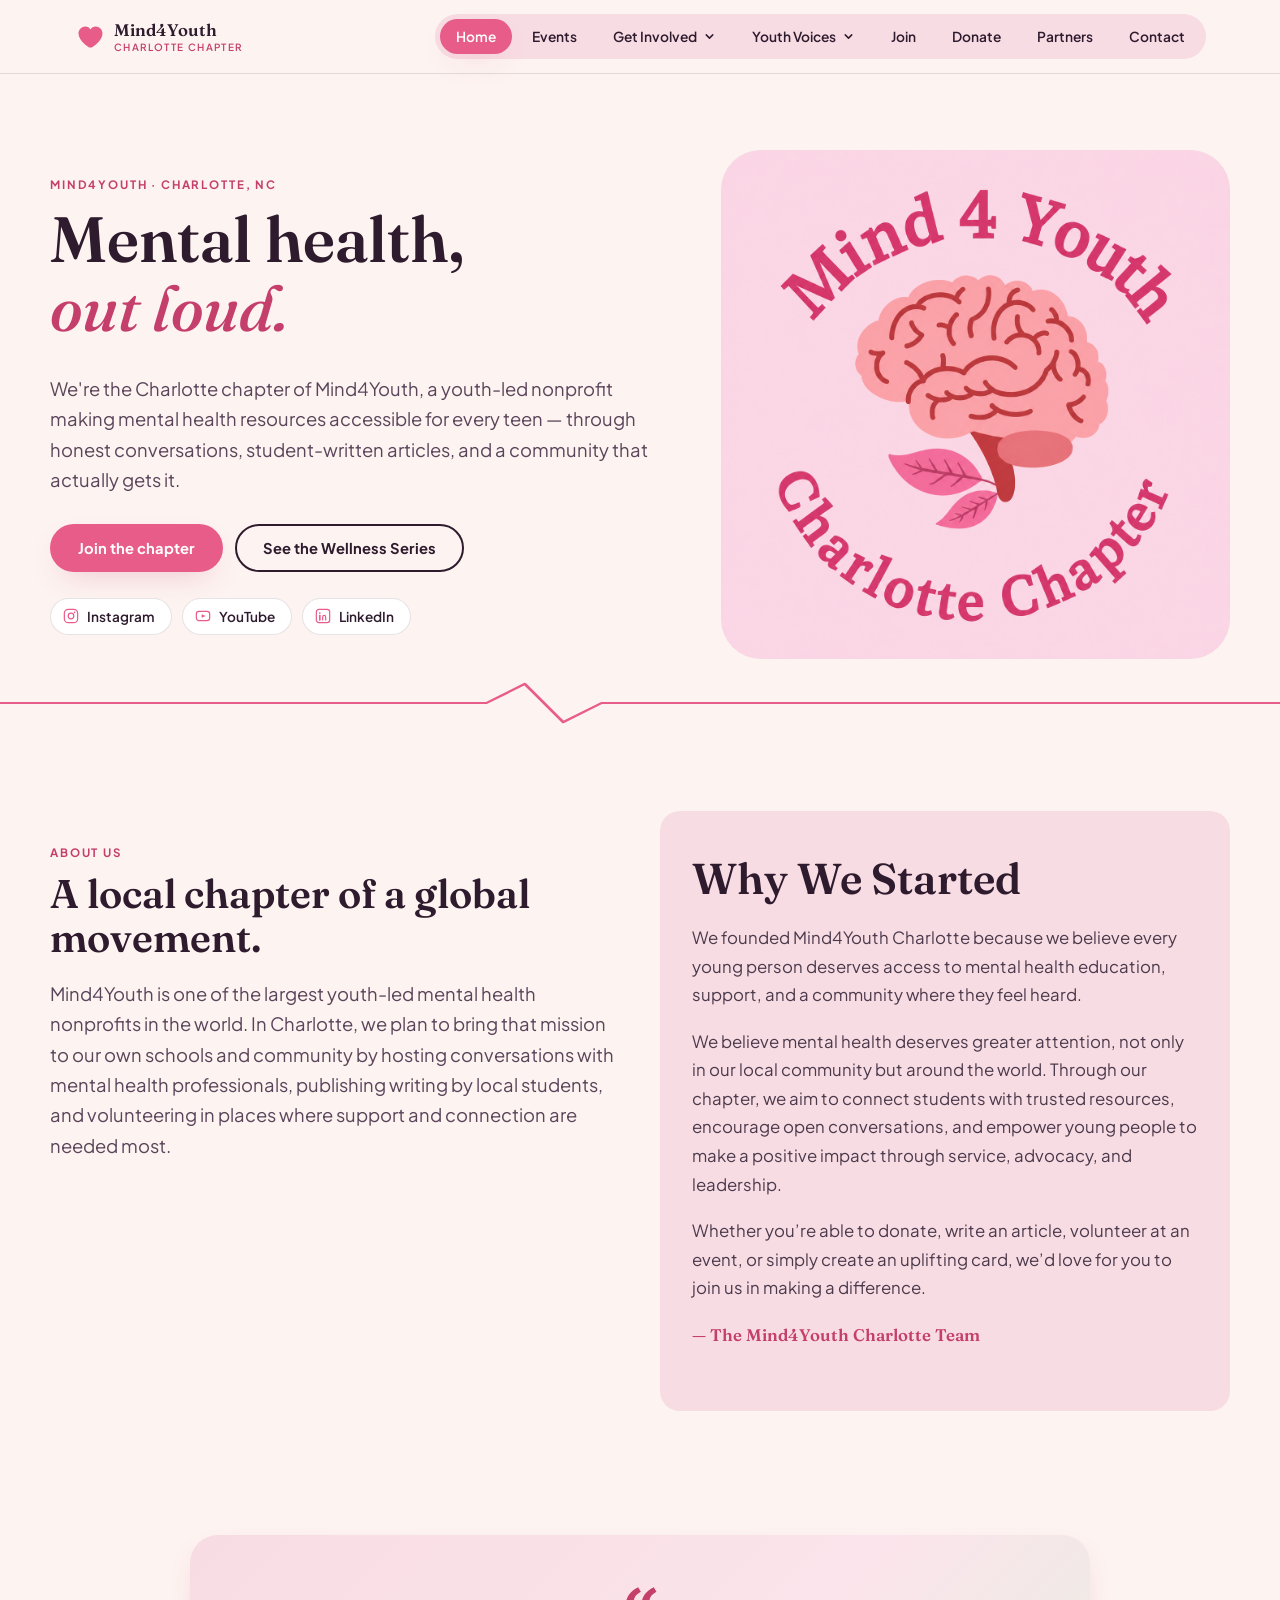
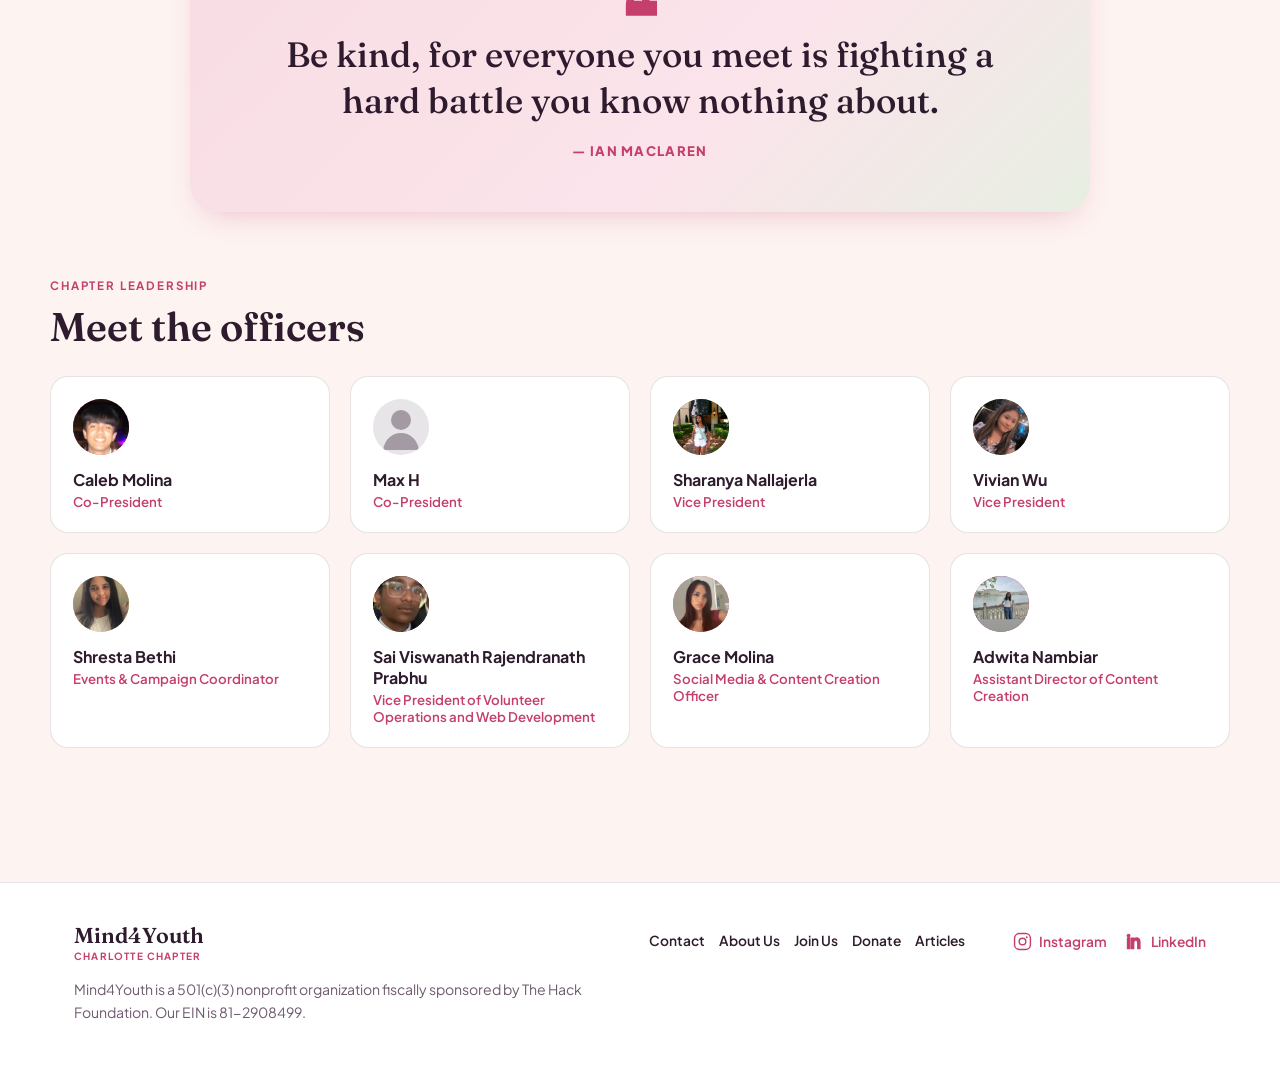
==== commit bb935740: "new idea" ====
--- a/index.html
+++ b/index.html
@@ -23,9 +23,8 @@
     <nav class="pillnav" id="pillnav">
       <a href="index.html" class="active">Home</a>
       <a href="events.html">Events</a>
-      <a href="articles.html">Articles</a>
-      <a href="submit.html">Submit an Article</a>
-      <a href="gallery.html">Gallery</a>
+      <div class="nav-menu"><button class="nav-dropdown-toggle" type="button" aria-expanded="false">Get Involved <svg viewBox="0 0 16 16" fill="none" aria-hidden="true"><path d="m4 6 4 4 4-4" stroke="currentColor" stroke-width="1.8" stroke-linecap="round" stroke-linejoin="round"/></svg></button><div class="nav-dropdown"><a href="submit.html">Submit an Article</a><a href="submit-art.html">Submit an Art Piece</a></div></div>
+      <div class="nav-menu"><button class="nav-dropdown-toggle" type="button" aria-expanded="false">Youth Voices <svg viewBox="0 0 16 16" fill="none" aria-hidden="true"><path d="m4 6 4 4 4-4" stroke="currentColor" stroke-width="1.8" stroke-linecap="round" stroke-linejoin="round"/></svg></button><div class="nav-dropdown"><a href="articles.html">Articles</a><a href="gallery.html">Gallery</a></div></div>
       <a href="join.html">Join</a>
       <a href="donate.html">Donate</a>
       <a href="partners.html">Partners</a>
--- a/css/styles.css
+++ b/css/styles.css
@@ -83,6 +83,7 @@
   }
   nav.pillnav a:hover{background:rgba(255,255,255,0.6);}
   nav.pillnav a.active{background:var(--pink); color:#fff; box-shadow:var(--shadow);}
+  .nav-menu{position:relative;}.nav-dropdown-toggle{display:inline-flex; align-items:center; gap:6px; border:none; background:transparent; padding:9px 16px; border-radius:999px; color:var(--plum); font:600 .86rem var(--sans); cursor:pointer; white-space:nowrap;}.nav-dropdown-toggle:hover,.nav-menu.open .nav-dropdown-toggle{background:rgba(255,255,255,.6);}.nav-dropdown-toggle svg{width:13px; transition:transform .18s ease;}.nav-menu.open .nav-dropdown-toggle svg{transform:rotate(180deg);}.nav-dropdown{display:none; position:absolute; z-index:60; top:calc(100% + 8px); left:0; min-width:185px; padding:8px; background:var(--white); border:1px solid var(--line); border-radius:16px; box-shadow:var(--shadow);}.nav-menu.open .nav-dropdown{display:grid; gap:2px;}.nav-dropdown a{display:block; padding:10px 12px; border-radius:10px; font-size:.83rem;}
   .nav-toggle{
     display:none; border:none; background:var(--rose); border-radius:12px;
     width:42px; height:42px; cursor:pointer; align-items:center; justify-content:center;
@@ -96,6 +97,7 @@
     }
     nav.pillnav.open{display:flex;}
     nav.pillnav a{text-align:left;}
+    .nav-menu{width:100%;}.nav-dropdown-toggle{width:100%; justify-content:space-between; text-align:left;}.nav-dropdown{position:static; width:100%; margin:4px 0 2px; border-radius:12px; box-shadow:none; background:var(--cream);}.nav-dropdown a{width:100%; text-align:left;}
     .nav-toggle{display:flex;}
   }
 
@@ -349,6 +351,7 @@
   .gallery-hero-art{width:min(100%,300px); justify-self:center; aspect-ratio:1; position:relative; display:grid; place-items:center; color:var(--pink-deep); border-radius:50%; background:radial-gradient(circle at 28% 25%,#fff 0 8%,transparent 8.5%),linear-gradient(145deg,var(--pink-pale),var(--rose) 58%,var(--sage-pale)); box-shadow:0 24px 48px -28px rgba(46,27,46,.42);}
   .gallery-hero-art::before{content:""; position:absolute; inset:12%; border:2px dashed rgba(196,63,108,.32); border-radius:45% 55% 52% 48%; transform:rotate(-13deg);}.gallery-hero-art svg{width:62%; position:relative; z-index:1;}.art-spark{position:absolute; z-index:2; font-weight:800;}.spark-one{top:19%; left:17%; color:var(--gold); font-size:1.65rem;}.spark-two{top:17%; right:18%; color:var(--pink); font-size:1.25rem;}.spark-three{right:18%; bottom:23%; color:var(--sage); font-size:.95rem;}
   .gallery-hours{margin-bottom:24px;}.gallery-hours h2{margin:0 0 6px; font-size:1.25rem;}.gallery-guidelines{display:grid; grid-template-columns:repeat(3,1fr); gap:18px; margin:0 0 32px;}.gallery-guideline-card{min-height:194px; padding:24px; border:1px solid var(--line); border-radius:20px; background:var(--white);}.gallery-guideline-card:nth-child(2){background:#fff9e9;}.gallery-guideline-card:nth-child(3){background:var(--pink-pale);}.gallery-guideline-card > span{display:grid; width:38px; height:38px; place-items:center; margin-bottom:16px; border-radius:12px; background:rgba(255,255,255,.75); color:var(--pink-deep); font-size:1.2rem;}.gallery-guideline-card h2{margin:0 0 8px; font-size:1.15rem;}.gallery-guideline-card p{margin:0; font-size:.9rem; line-height:1.6;}.gallery-submission{align-items:start;}.gallery-copy{min-height:100%; background:linear-gradient(145deg,var(--white),#fff8fa);}.gallery-copy h2{margin-bottom:14px;}.gallery-copy p{margin:0 0 16px;}.gallery-copy .gallery-note{margin:28px 0 0; padding-top:18px; border-top:1px solid rgba(232,92,138,.28); color:var(--pink-deep); font-size:.9rem; font-weight:600;}
+  .gallery-empty-state{max-width:820px; margin:8px auto 0; padding:clamp(34px,6vw,64px); border:1px solid var(--line); border-radius:28px; background:linear-gradient(135deg,var(--white),var(--pink-pale)); text-align:center; box-shadow:var(--shadow);}.gallery-empty-state > span{display:grid; width:60px; height:60px; place-items:center; margin:0 auto 18px; border-radius:50%; background:rgba(255,255,255,.8); color:var(--pink-deep); font-size:1.8rem;}.gallery-empty-state .eyebrow{margin-bottom:10px;}.gallery-empty-state h2{margin-bottom:14px;}.gallery-empty-state p:not(.eyebrow){max-width:570px; margin:0 auto 24px;}
   input[type=file]{width:100%; padding:10px; border:1.5px dashed rgba(232,92,138,.5); border-radius:12px; background:#fff8fa; color:var(--plum); font-family:inherit; font-size:.86rem;}.check-row{align-items:flex-start; line-height:1.5;}.check-row input{margin-top:4px;}
   @media (max-width:880px){.gallery-intro{grid-template-columns:1fr; gap:28px;}.gallery-hero-art{grid-row:1; width:230px;}.gallery-guidelines{grid-template-columns:1fr;}.gallery-guideline-card{min-height:0;}}
 
